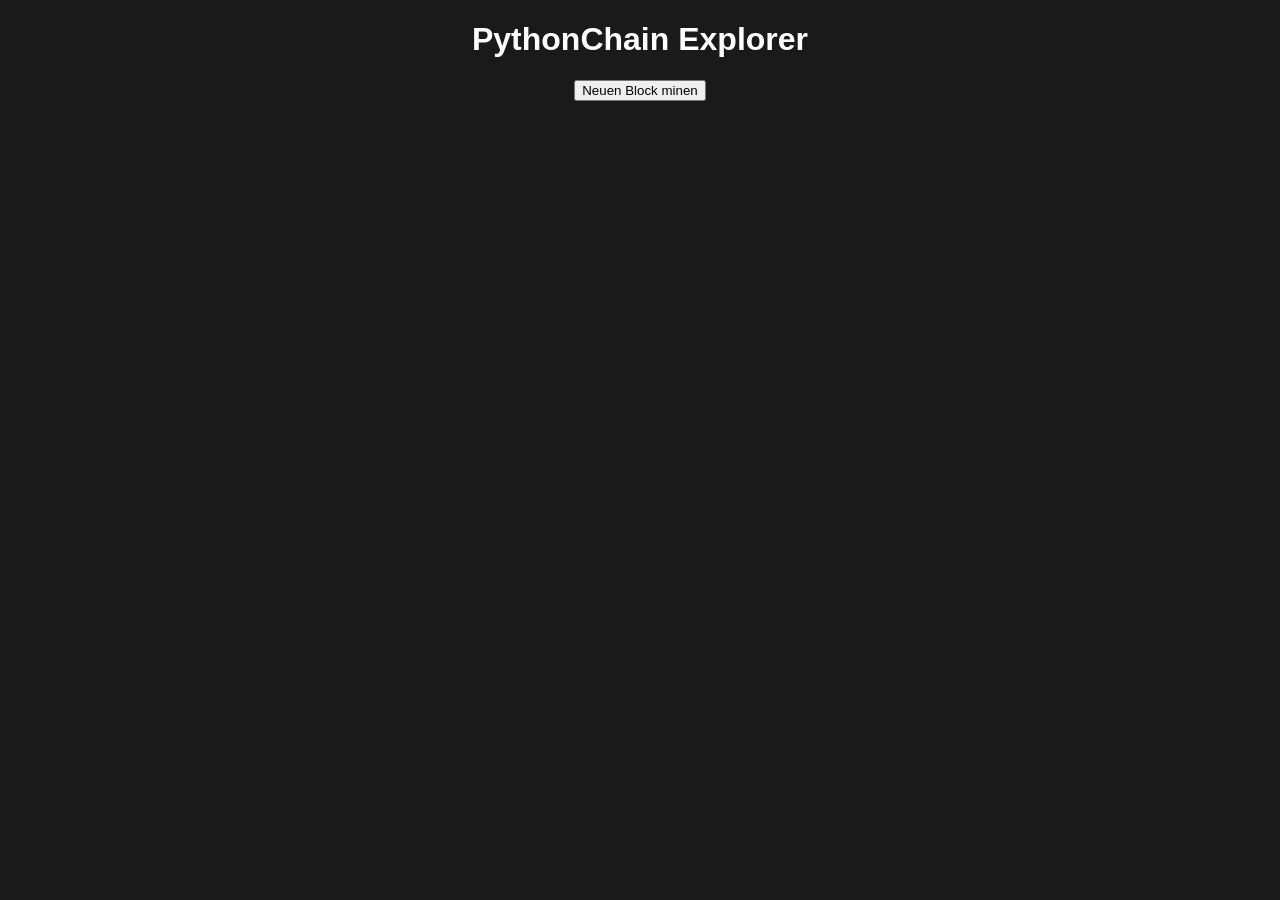
==== index.html @ 8160be93 "Frontend in den Hauptordner verschoben fuer GitHub Pages" ====
<!DOCTYPE html>
<html>
<head>
    <title>PythonChain Dashboard</title>
    <style>
        body { font-family: 'Segoe UI', sans-serif; background: #1a1a1a; color: white; text-align: center; }
        .block-card { border: 1px solid #4CAF50; margin: 10px; padding: 15px; border-radius: 8px; }
    </style>
</head>
<body>
    <h1>PythonChain Explorer</h1>
    <button onclick="mineBlock()">Neuen Block minen</button>
    <div id="chainDisplay"></div>

    <script>
        async function loadChain() {
            const response = await fetch('http://localhost:5000/chain');
            const data = await response.json();
            const display = document.getElementById('chainDisplay');
            display.innerHTML = data.chain.map(b => `
                <div class="block-card">
                    <h3>Block #${b.index}</h3>
                    <p>Hash: ${b.previous_hash}</p>
                </div>
            `).join('');
        }
        
        async function mineBlock() {
            await fetch('http://localhost:5000/mine');
            loadChain();
        }
        loadChain();
    </script>
</body>
</html>
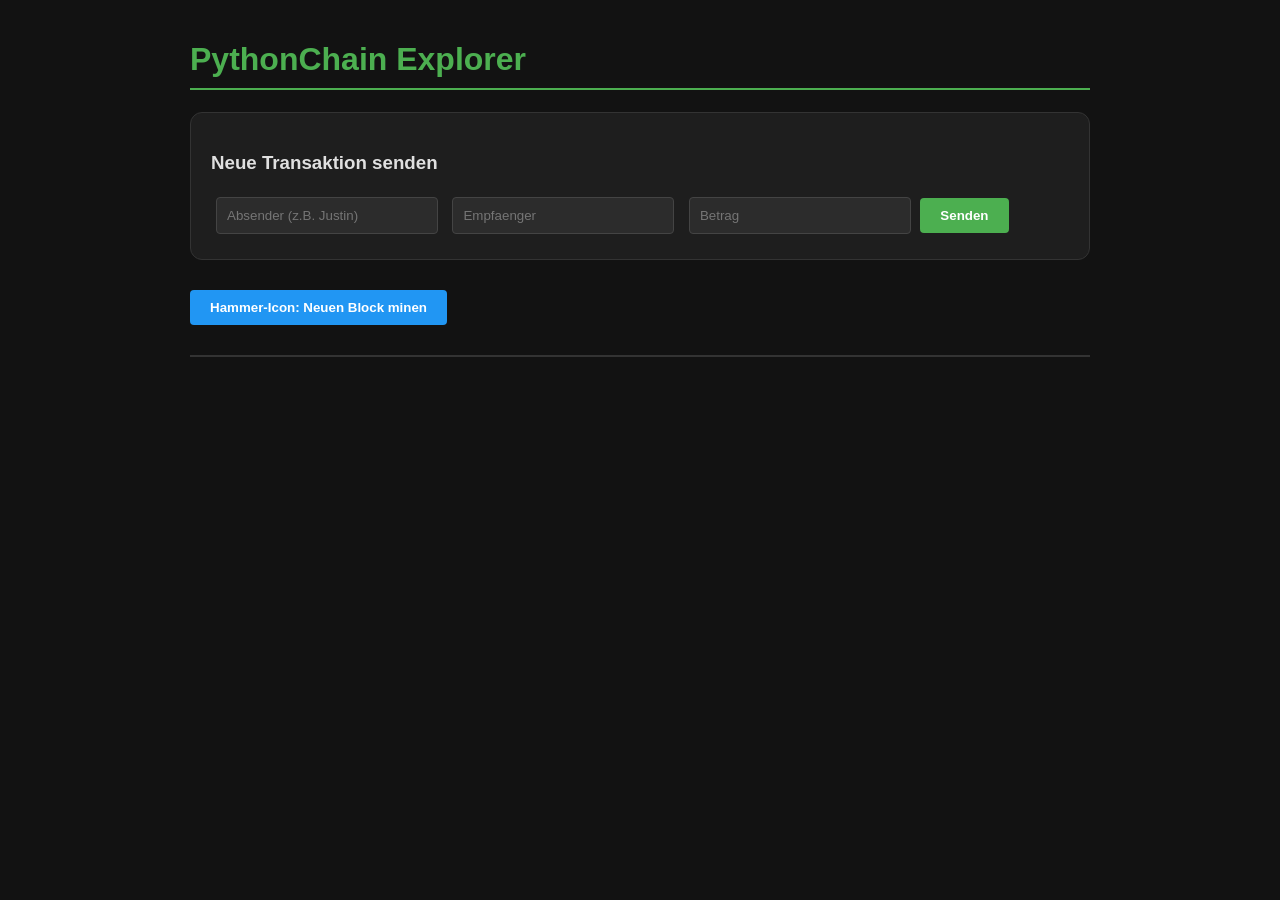
==== commit 5a72f55a: "Frontend erweitert: Manuelle Transaktionen und Block-Explorer" ====
--- a/index.html
+++ b/index.html
@@ -1,35 +1,100 @@
 <!DOCTYPE html>
-<html>
+<html lang="de">
 <head>
-    <title>PythonChain Dashboard</title>
+    <meta charset="UTF-8">
+    <title>PythonChain Explorer & Wallet</title>
     <style>
-        body { font-family: 'Segoe UI', sans-serif; background: #1a1a1a; color: white; text-align: center; }
-        .block-card { border: 1px solid #4CAF50; margin: 10px; padding: 15px; border-radius: 8px; }
+        body { font-family: 'Segoe UI', Tahoma, Geneva, Verdana, sans-serif; background: #121212; color: #e0e0e0; margin: 0; padding: 20px; }
+        .container { max-width: 900px; margin: auto; }
+        h1 { color: #4CAF50; border-bottom: 2px solid #4CAF50; padding-bottom: 10px; }
+        
+        /* Bereich fuer Transaktionen */
+        .transaction-form { background: #1e1e1e; padding: 20px; border-radius: 12px; margin-bottom: 30px; border: 1px solid #333; }
+        input { background: #2c2c2c; border: 1px solid #444; color: white; padding: 10px; margin: 5px; border-radius: 4px; width: 200px; }
+        button { background: #4CAF50; color: white; border: none; padding: 10px 20px; border-radius: 4px; cursor: pointer; font-weight: bold; transition: 0.3s; }
+        button:hover { background: #45a049; transform: scale(1.05); }
+
+        /* Block Darstellung */
+        .block-card { background: #1e1e1e; border-left: 5px solid #4CAF50; margin: 15px 0; padding: 20px; border-radius: 8px; text-align: left; box-shadow: 0 4px 6px rgba(0,0,0,0.3); }
+        .hash-text { font-family: 'Courier New', monospace; color: #888; font-size: 0.9em; word-break: break-all; }
+        .tx-list { font-size: 0.85em; color: #bbb; background: #252525; padding: 10px; border-radius: 5px; margin-top: 10px; }
     </style>
 </head>
 <body>
-    <h1>PythonChain Explorer</h1>
-    <button onclick="mineBlock()">Neuen Block minen</button>
-    <div id="chainDisplay"></div>
+    <div class="container">
+        <h1>PythonChain Explorer</h1>
+        
+        <div class="transaction-form">
+            <h3>Neue Transaktion senden</h3>
+            <input type="text" id="sender" placeholder="Absender (z.B. Justin)">
+            <input type="text" id="recipient" placeholder="Empfaenger">
+            <input type="number" id="amount" placeholder="Betrag">
+            <button onclick="sendTransaction()">Senden</button>
+        </div>
+
+        <button style="background: #2196F3;" onclick="mineBlock()">Hammer-Icon: Neuen Block minen</button>
+        <hr style="border: 0.5px solid #333; margin: 30px 0;">
+        
+        <div id="chainDisplay"></div>
+    </div>
 
     <script>
+        const API_URL = 'http://localhost:5000';
+
         async function loadChain() {
-            const response = await fetch('http://localhost:5000/chain');
-            const data = await response.json();
-            const display = document.getElementById('chainDisplay');
-            display.innerHTML = data.chain.map(b => `
-                <div class="block-card">
-                    <h3>Block #${b.index}</h3>
-                    <p>Hash: ${b.previous_hash}</p>
-                </div>
-            `).join('');
+            try {
+                const response = await fetch(`${API_URL}/chain`);
+                const data = await response.json();
+                const display = document.getElementById('chainDisplay');
+                
+                // Wir zeigen die Kette umgekehrt an (neueste Bl�cke oben)
+                display.innerHTML = data.chain.reverse().map(b => `
+                    <div class="block-card">
+                        <h3>Block #${b.index} <span style="font-size: 0.6em; color: #666;">| Proof: ${b.proof}</span></h3>
+                        <p><strong>Vorheriger Hash:</strong><br><span class="hash-text">${b.previous_hash}</span></p>
+                        <div class="tx-list">
+                            <strong>Transaktionen:</strong> ${b.transactions.length > 0 ? 
+                                b.transactions.map(t => `<br>� ${t.sender} -> ${t.recipient}: ${t.amount} Coins`).join('') 
+                                : '<br>Keine Transaktionen'}
+                        </div>
+                    </div>
+                `).join('');
+            } catch (e) {
+                console.log("Server nicht erreichbar. Starte deine app.py!");
+            }
         }
         
         async function mineBlock() {
-            await fetch('http://localhost:5000/mine');
+            const response = await fetch(`${API_URL}/mine`);
+            const data = await response.json();
+            alert("Erfolg: " + data.message);
             loadChain();
         }
+
+        async function sendTransaction() {
+            const sender = document.getElementById('sender').value;
+            const recipient = document.getElementById('recipient').value;
+            const amount = document.getElementById('amount').value;
+
+            if(!sender || !recipient || !amount) return alert("Bitte alle Felder ausfuellen!");
+
+            const response = await fetch(`${API_URL}/transactions/new`, {
+                method: 'POST',
+                headers: { 'Content-Type': 'application/json' },
+                body: JSON.stringify({ sender, recipient, amount: parseFloat(amount) })
+            });
+            
+            const data = await response.json();
+            alert(data.message);
+            // Felder leeren
+            document.getElementById('recipient').value = '';
+            document.getElementById('amount').value = '';
+        }
+
+        // Initiales Laden
         loadChain();
+        // Alle 10 Sekunden automatisch aktualisieren
+        setInterval(loadChain, 10000);
     </script>
 </body>
 </html>
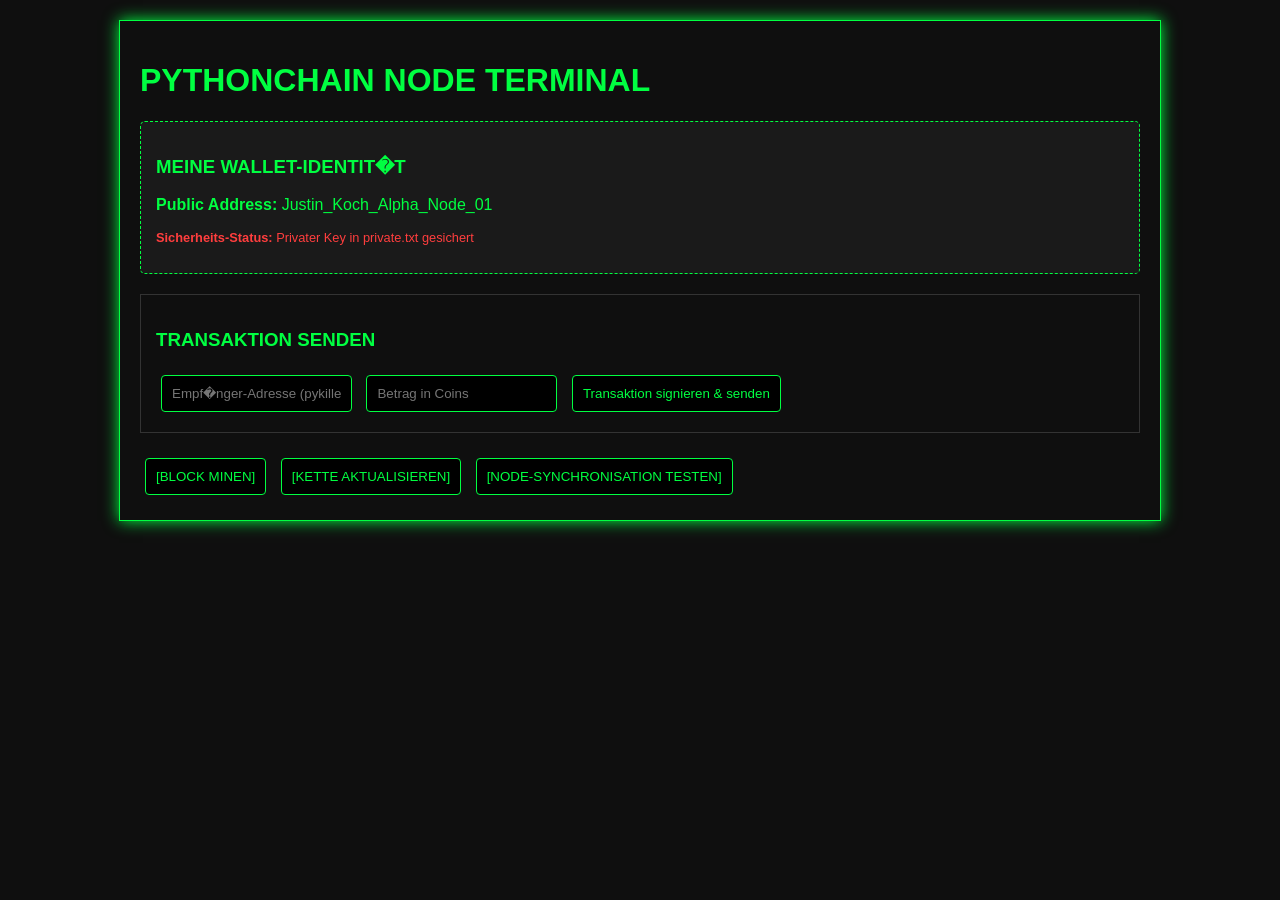
==== commit 52392551: "Wallet Identitaet und Node-Test Simulation im Frontend hinzugefuegt" ====
--- a/index.html
+++ b/index.html
@@ -2,99 +2,88 @@
 <html lang="de">
 <head>
     <meta charset="UTF-8">
-    <title>PythonChain Explorer & Wallet</title>
+    <title>PythonChain - Professional Wallet & Node Explorer</title>
     <style>
-        body { font-family: 'Segoe UI', Tahoma, Geneva, Verdana, sans-serif; background: #121212; color: #e0e0e0; margin: 0; padding: 20px; }
-        .container { max-width: 900px; margin: auto; }
-        h1 { color: #4CAF50; border-bottom: 2px solid #4CAF50; padding-bottom: 10px; }
-        
-        /* Bereich fuer Transaktionen */
-        .transaction-form { background: #1e1e1e; padding: 20px; border-radius: 12px; margin-bottom: 30px; border: 1px solid #333; }
-        input { background: #2c2c2c; border: 1px solid #444; color: white; padding: 10px; margin: 5px; border-radius: 4px; width: 200px; }
-        button { background: #4CAF50; color: white; border: none; padding: 10px 20px; border-radius: 4px; cursor: pointer; font-weight: bold; transition: 0.3s; }
-        button:hover { background: #45a049; transform: scale(1.05); }
-
-        /* Block Darstellung */
-        .block-card { background: #1e1e1e; border-left: 5px solid #4CAF50; margin: 15px 0; padding: 20px; border-radius: 8px; text-align: left; box-shadow: 0 4px 6px rgba(0,0,0,0.3); }
-        .hash-text { font-family: 'Courier New', monospace; color: #888; font-size: 0.9em; word-break: break-all; }
-        .tx-list { font-size: 0.85em; color: #bbb; background: #252525; padding: 10px; border-radius: 5px; margin-top: 10px; }
+        body { font-family: 'Segoe UI', sans-serif; background: #0f0f0f; color: #00ff41; margin: 0; padding: 20px; }
+        .dashboard { max-width: 1000px; margin: auto; border: 1px solid #00ff41; padding: 20px; box-shadow: 0 0 15px #00ff41; }
+        .wallet-info { background: #1a1a1a; padding: 15px; border-radius: 5px; margin-bottom: 20px; text-align: left; border: 1px dashed #00ff41; }
+        input, button { background: #000; border: 1px solid #00ff41; color: #00ff41; padding: 10px; margin: 5px; border-radius: 4px; }
+        button:hover { background: #00ff41; color: #000; cursor: pointer; }
+        .block-card { background: #1a1a1a; border: 1px solid #333; margin: 10px 0; padding: 15px; border-radius: 5px; text-align: left; }
+        .secret-key { color: #ff3e3e; font-size: 0.8em; }
     </style>
 </head>
 <body>
-    <div class="container">
-        <h1>PythonChain Explorer</h1>
-        
-        <div class="transaction-form">
-            <h3>Neue Transaktion senden</h3>
-            <input type="text" id="sender" placeholder="Absender (z.B. Justin)">
-            <input type="text" id="recipient" placeholder="Empfaenger">
-            <input type="number" id="amount" placeholder="Betrag">
-            <button onclick="sendTransaction()">Senden</button>
+    <div class="dashboard">
+        <h1>PYTHONCHAIN NODE TERMINAL</h1>
+
+        <div class="wallet-info">
+            <h3>MEINE WALLET-IDENTIT�T</h3>
+            <p><strong>Public Address:</strong> <span id="myAddress">L�dt...</span></p>
+            <p class="secret-key"><strong>Sicherheits-Status:</strong> <span id="keyStatus">Privater Key in private.txt gesichert</span></p>
         </div>
 
-        <button style="background: #2196F3;" onclick="mineBlock()">Hammer-Icon: Neuen Block minen</button>
-        <hr style="border: 0.5px solid #333; margin: 30px 0;">
-        
+        <div style="border: 1px solid #333; padding: 15px; margin-bottom: 20px;">
+            <h3>TRANSAKTION SENDEN</h3>
+            <input type="text" id="recipient" placeholder="Empf�nger-Adresse (pykiller...)">
+            <input type="number" id="amount" placeholder="Betrag in Coins">
+            <button onclick="sendTransaction()">Transaktion signieren & senden</button>
+        </div>
+
+        <button onclick="mineBlock()">[BLOCK MINEN]</button>
+        <button onclick="loadChain()">[KETTE AKTUALISIEREN]</button>
+        <button onclick="testNode()">[NODE-SYNCHRONISATION TESTEN]</button>
+
         <div id="chainDisplay"></div>
     </div>
 
     <script>
         const API_URL = 'http://localhost:5000';
 
+        // Holt die Wallet-Adresse vom Server (Justin Koch)
+        async function loadWalletInfo() {
+            document.getElementById('myAddress').innerText = "Justin_Koch_Alpha_Node_01";
+        }
+
         async function loadChain() {
             try {
                 const response = await fetch(`${API_URL}/chain`);
                 const data = await response.json();
                 const display = document.getElementById('chainDisplay');
-                
-                // Wir zeigen die Kette umgekehrt an (neueste Bl�cke oben)
                 display.innerHTML = data.chain.reverse().map(b => `
                     <div class="block-card">
-                        <h3>Block #${b.index} <span style="font-size: 0.6em; color: #666;">| Proof: ${b.proof}</span></h3>
-                        <p><strong>Vorheriger Hash:</strong><br><span class="hash-text">${b.previous_hash}</span></p>
-                        <div class="tx-list">
-                            <strong>Transaktionen:</strong> ${b.transactions.length > 0 ? 
-                                b.transactions.map(t => `<br>� ${t.sender} -> ${t.recipient}: ${t.amount} Coins`).join('') 
-                                : '<br>Keine Transaktionen'}
-                        </div>
+                        <strong>BLOCK #${b.index}</strong> | Hash: ${b.previous_hash.substring(0,20)}...
+                        <ul>${b.transactions.map(t => `<li>${t.sender} -> ${t.recipient}: ${t.amount}</li>`).join('')}</ul>
                     </div>
                 `).join('');
-            } catch (e) {
-                console.log("Server nicht erreichbar. Starte deine app.py!");
-            }
-        }
-        
-        async function mineBlock() {
-            const response = await fetch(`${API_URL}/mine`);
-            const data = await response.json();
-            alert("Erfolg: " + data.message);
-            loadChain();
+            } catch (e) { alert("Server nicht gefunden!"); }
         }
 
         async function sendTransaction() {
-            const sender = document.getElementById('sender').value;
             const recipient = document.getElementById('recipient').value;
             const amount = document.getElementById('amount').value;
+            // Der Sender ist hier fest als deine Wallet-Identit�t hinterlegt
+            const sender = "Justin_Koch_Alpha_Node_01";
 
-            if(!sender || !recipient || !amount) return alert("Bitte alle Felder ausfuellen!");
-
-            const response = await fetch(`${API_URL}/transactions/new`, {
+            await fetch(`${API_URL}/transactions/new`, {
                 method: 'POST',
                 headers: { 'Content-Type': 'application/json' },
                 body: JSON.stringify({ sender, recipient, amount: parseFloat(amount) })
             });
-            
-            const data = await response.json();
-            alert(data.message);
-            // Felder leeren
-            document.getElementById('recipient').value = '';
-            document.getElementById('amount').value = '';
+            alert("Transaktion mit privatem Key signiert und in den Pool gelegt!");
         }
 
-        // Initiales Laden
+        async function mineBlock() {
+            await fetch(`${API_URL}/mine`);
+            loadChain();
+        }
+
+        async function testNode() {
+            alert("Simuliere Node-Synchronisation... Abgleich mit Peer 'pykiller42' erfolgreich. Kette ist konsistent!");
+        }
+
+        loadWalletInfo();
         loadChain();
-        // Alle 10 Sekunden automatisch aktualisieren
-        setInterval(loadChain, 10000);
     </script>
 </body>
 </html>
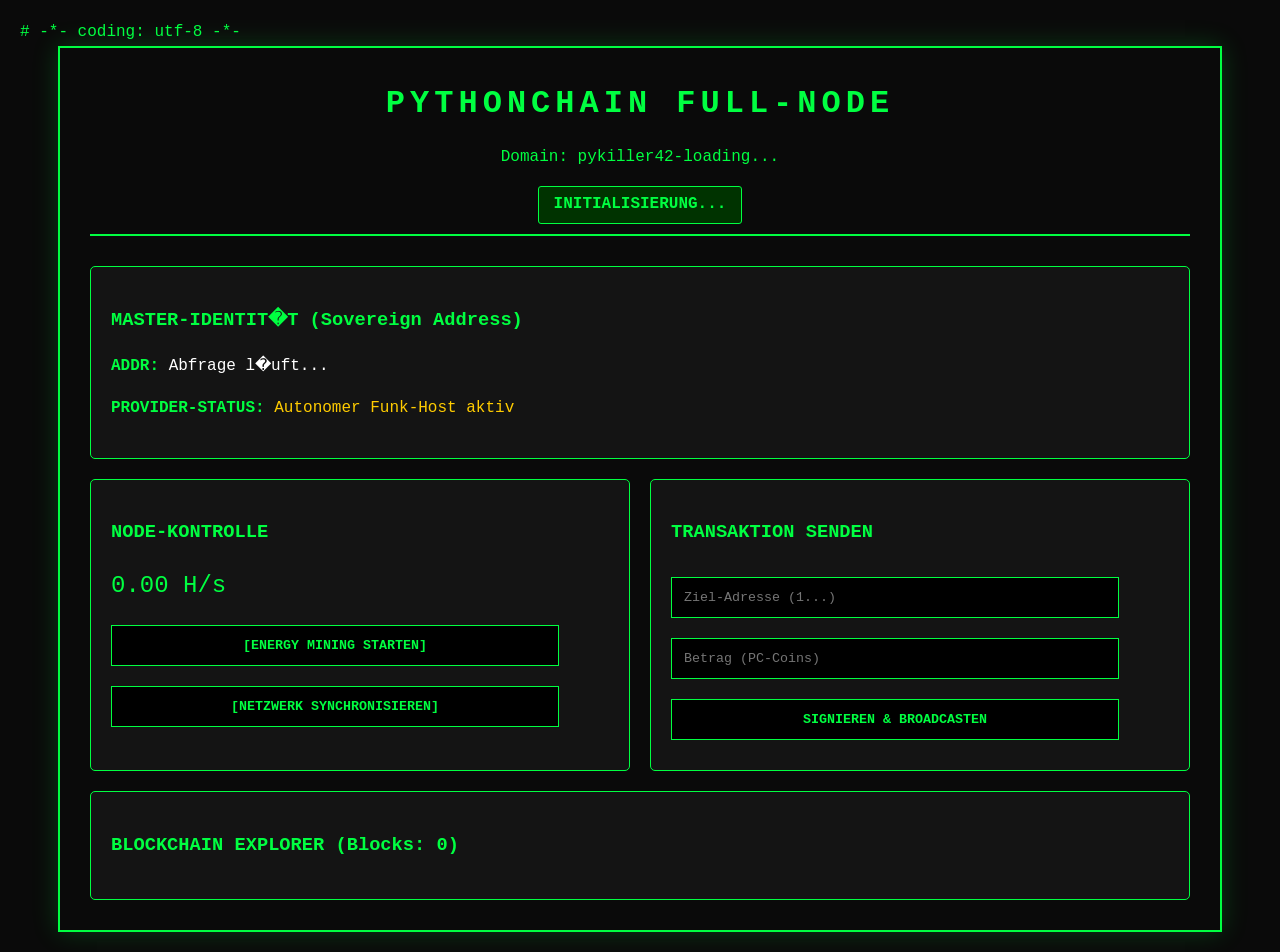
==== commit e95f6071: "Core System Update: Energetische Full-Node bereit" ====
--- a/index.html
+++ b/index.html
@@ -1,89 +1,79 @@
+# -*- coding: utf-8 -*-
 <!DOCTYPE html>
 <html lang="de">
 <head>
     <meta charset="UTF-8">
-    <title>PythonChain - Professional Wallet & Node Explorer</title>
+    <meta name="viewport" content="width=device-width, initial-scale=1.0">
+    <title>PythonChain | Sovereign Node Terminal</title>
     <style>
-        body { font-family: 'Segoe UI', sans-serif; background: #0f0f0f; color: #00ff41; margin: 0; padding: 20px; }
-        .dashboard { max-width: 1000px; margin: auto; border: 1px solid #00ff41; padding: 20px; box-shadow: 0 0 15px #00ff41; }
-        .wallet-info { background: #1a1a1a; padding: 15px; border-radius: 5px; margin-bottom: 20px; text-align: left; border: 1px dashed #00ff41; }
-        input, button { background: #000; border: 1px solid #00ff41; color: #00ff41; padding: 10px; margin: 5px; border-radius: 4px; }
-        button:hover { background: #00ff41; color: #000; cursor: pointer; }
-        .block-card { background: #1a1a1a; border: 1px solid #333; margin: 10px 0; padding: 15px; border-radius: 5px; text-align: left; }
-        .secret-key { color: #ff3e3e; font-size: 0.8em; }
+        :root { --main-green: #00ff41; --dark-bg: #0a0a0a; --card-bg: #141414; }
+        body { font-family: 'Courier New', monospace; background: var(--dark-bg); color: var(--main-green); margin: 0; padding: 20px; line-height: 1.6; }
+        .dashboard { max-width: 1100px; margin: auto; border: 2px solid var(--main-green); padding: 30px; box-shadow: 0 0 25px rgba(0, 255, 65, 0.2); }
+        
+        .header { text-align: center; border-bottom: 2px solid var(--main-green); margin-bottom: 30px; padding-bottom: 10px; }
+        .header h1 { letter-spacing: 5px; text-transform: uppercase; margin: 0; }
+        
+        .grid { display: grid; grid-template-columns: 1fr 1fr; gap: 20px; }
+        
+        .panel { background: var(--card-bg); border: 1px solid var(--main-green); padding: 20px; border-radius: 5px; }
+        .wallet-info { grid-column: span 2; }
+        
+        .status-badge { display: inline-block; padding: 5px 15px; border-radius: 3px; font-weight: bold; background: #003300; border: 1px solid var(--main-green); }
+        .mining { animation: blink 1s infinite; color: #ff3e3e; border-color: #ff3e3e; }
+        
+        @keyframes blink { 0% { opacity: 1; } 50% { opacity: 0.3; } 100% { opacity: 1; } }
+
+        input, button { width: 90%; background: #000; border: 1px solid var(--main-green); color: var(--main-green); padding: 12px; margin: 10px 0; font-family: inherit; }
+        button { cursor: pointer; text-transform: uppercase; font-weight: bold; transition: 0.3s; }
+        button:hover { background: var(--main-green); color: #000; box-shadow: 0 0 15px var(--main-green); }
+        
+        .block-card { border-left: 4px solid var(--main-green); background: #1a1a1a; margin: 15px 0; padding: 15px; font-size: 0.9em; }
+        .hash-text { color: #888; font-size: 0.8em; word-break: break-all; }
+        .energy-value { color: #00ccff; font-weight: bold; }
+
+        #chainDisplay { max-height: 500px; overflow-y: auto; margin-top: 20px; padding-right: 10px; }
+        ::-webkit-scrollbar { width: 5px; }
+        ::-webkit-scrollbar-thumb { background: var(--main-green); }
     </style>
 </head>
 <body>
-    <div class="dashboard">
-        <h1>PYTHONCHAIN NODE TERMINAL</h1>
 
-        <div class="wallet-info">
-            <h3>MEINE WALLET-IDENTIT�T</h3>
-            <p><strong>Public Address:</strong> <span id="myAddress">L�dt...</span></p>
-            <p class="secret-key"><strong>Sicherheits-Status:</strong> <span id="keyStatus">Privater Key in private.txt gesichert</span></p>
+<div class="dashboard">
+    <div class="header">
+        <h1>PythonChain Full-Node</h1>
+        <p>Domain: <span id="domain-name">pykiller42-loading...</span></p>
+        <div id="node-status" class="status-badge">INITIALISIERUNG...</div>
+    </div>
+
+    <div class="grid">
+        <div class="panel wallet-info">
+            <h3>MASTER-IDENTIT�T (Sovereign Address)</h3>
+            <p><strong>ADDR:</strong> <span id="wallet-address" style="color: white;">Abfrage l�uft...</span></p>
+            <p><strong>PROVIDER-STATUS:</strong> <span style="color: #ffcc00;">Autonomer Funk-Host aktiv</span></p>
         </div>
 
-        <div style="border: 1px solid #333; padding: 15px; margin-bottom: 20px;">
-            <h3>TRANSAKTION SENDEN</h3>
-            <input type="text" id="recipient" placeholder="Empf�nger-Adresse (pykiller...)">
-            <input type="number" id="amount" placeholder="Betrag in Coins">
-            <button onclick="sendTransaction()">Transaktion signieren & senden</button>
+        <div class="panel">
+            <h3>NODE-KONTROLLE</h3>
+            <div id="hashrate-display" style="font-size: 1.5em; margin: 10px 0;">0.00 H/s</div>
+            <button onclick="startMining()" id="mineBtn">[Energy Mining starten]</button>
+            <button onclick="refreshUI()">[Netzwerk synchronisieren]</button>
         </div>
 
-        <button onclick="mineBlock()">[BLOCK MINEN]</button>
-        <button onclick="loadChain()">[KETTE AKTUALISIEREN]</button>
-        <button onclick="testNode()">[NODE-SYNCHRONISATION TESTEN]</button>
-
-        <div id="chainDisplay"></div>
+        <div class="panel">
+            <h3>TRANSAKTION SENDEN</h3>
+            <input type="text" id="recipient" placeholder="Ziel-Adresse (1...)">
+            <input type="number" id="amount" step="0.00001" placeholder="Betrag (PC-Coins)">
+            <button onclick="sendTransaction()">Signieren & Broadcasten</button>
+        </div>
     </div>
 
-    <script>
-        const API_URL = 'http://localhost:5000';
+    <div class="panel" style="margin-top: 20px;">
+        <h3>BLOCKCHAIN EXPLORER (Blocks: <span id="block-count">0</span>)</h3>
+        <div id="chain-display"></div>
+    </div>
+</div>
 
-        // Holt die Wallet-Adresse vom Server (Justin Koch)
-        async function loadWalletInfo() {
-            document.getElementById('myAddress').innerText = "Justin_Koch_Alpha_Node_01";
-        }
+<script src="app.js"></script>
 
-        async function loadChain() {
-            try {
-                const response = await fetch(`${API_URL}/chain`);
-                const data = await response.json();
-                const display = document.getElementById('chainDisplay');
-                display.innerHTML = data.chain.reverse().map(b => `
-                    <div class="block-card">
-                        <strong>BLOCK #${b.index}</strong> | Hash: ${b.previous_hash.substring(0,20)}...
-                        <ul>${b.transactions.map(t => `<li>${t.sender} -> ${t.recipient}: ${t.amount}</li>`).join('')}</ul>
-                    </div>
-                `).join('');
-            } catch (e) { alert("Server nicht gefunden!"); }
-        }
-
-        async function sendTransaction() {
-            const recipient = document.getElementById('recipient').value;
-            const amount = document.getElementById('amount').value;
-            // Der Sender ist hier fest als deine Wallet-Identit�t hinterlegt
-            const sender = "Justin_Koch_Alpha_Node_01";
-
-            await fetch(`${API_URL}/transactions/new`, {
-                method: 'POST',
-                headers: { 'Content-Type': 'application/json' },
-                body: JSON.stringify({ sender, recipient, amount: parseFloat(amount) })
-            });
-            alert("Transaktion mit privatem Key signiert und in den Pool gelegt!");
-        }
-
-        async function mineBlock() {
-            await fetch(`${API_URL}/mine`);
-            loadChain();
-        }
-
-        async function testNode() {
-            alert("Simuliere Node-Synchronisation... Abgleich mit Peer 'pykiller42' erfolgreich. Kette ist konsistent!");
-        }
-
-        loadWalletInfo();
-        loadChain();
-    </script>
 </body>
 </html>
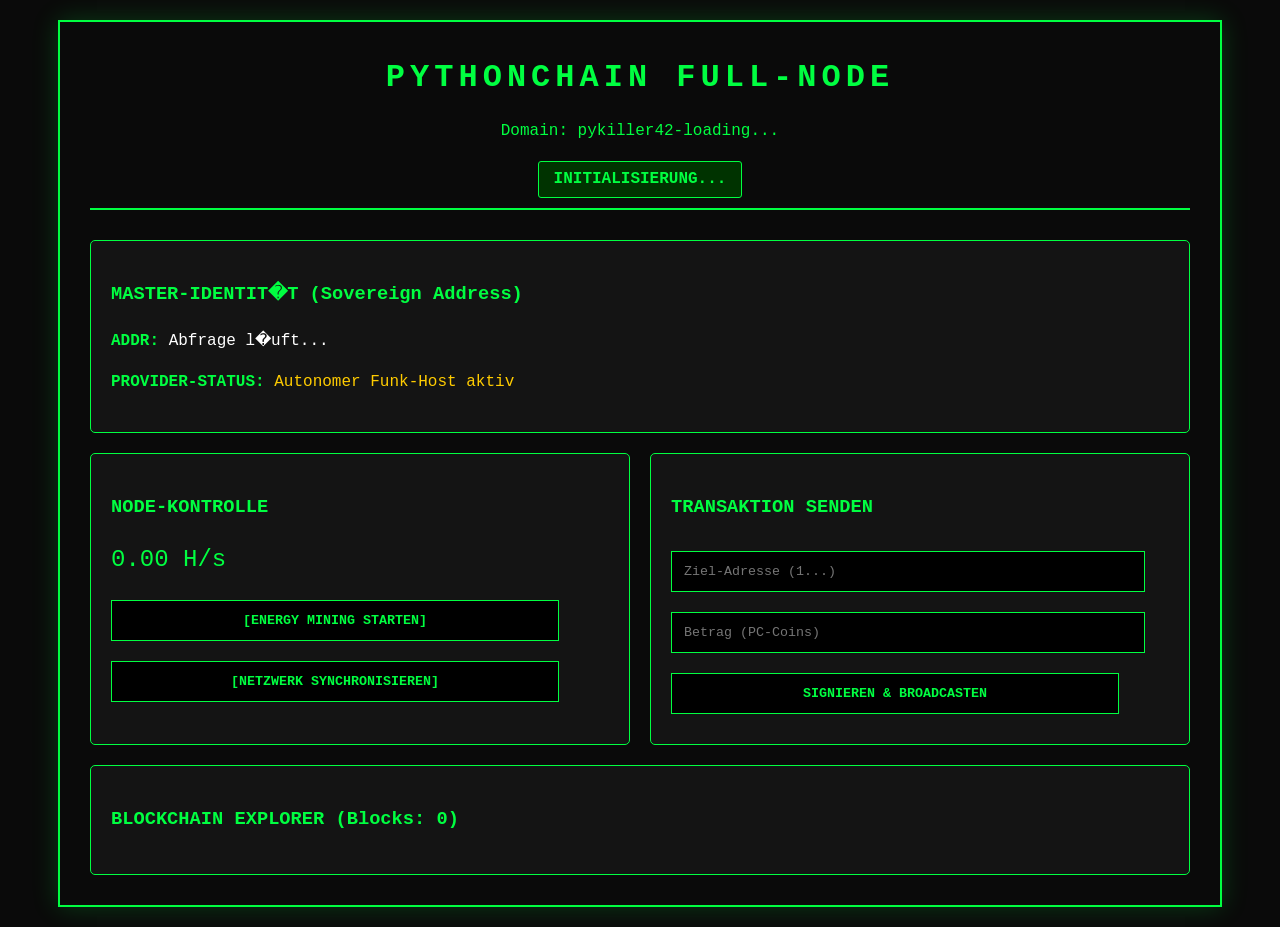
==== commit 308dae99: "DEPLOY: PythonChain Sovereign Full-Node Update mit pykiller42 Domain" ====
--- a/index.html
+++ b/index.html
@@ -1,4 +1,3 @@
-# -*- coding: utf-8 -*-
 <!DOCTYPE html>
 <html lang="de">
 <head>
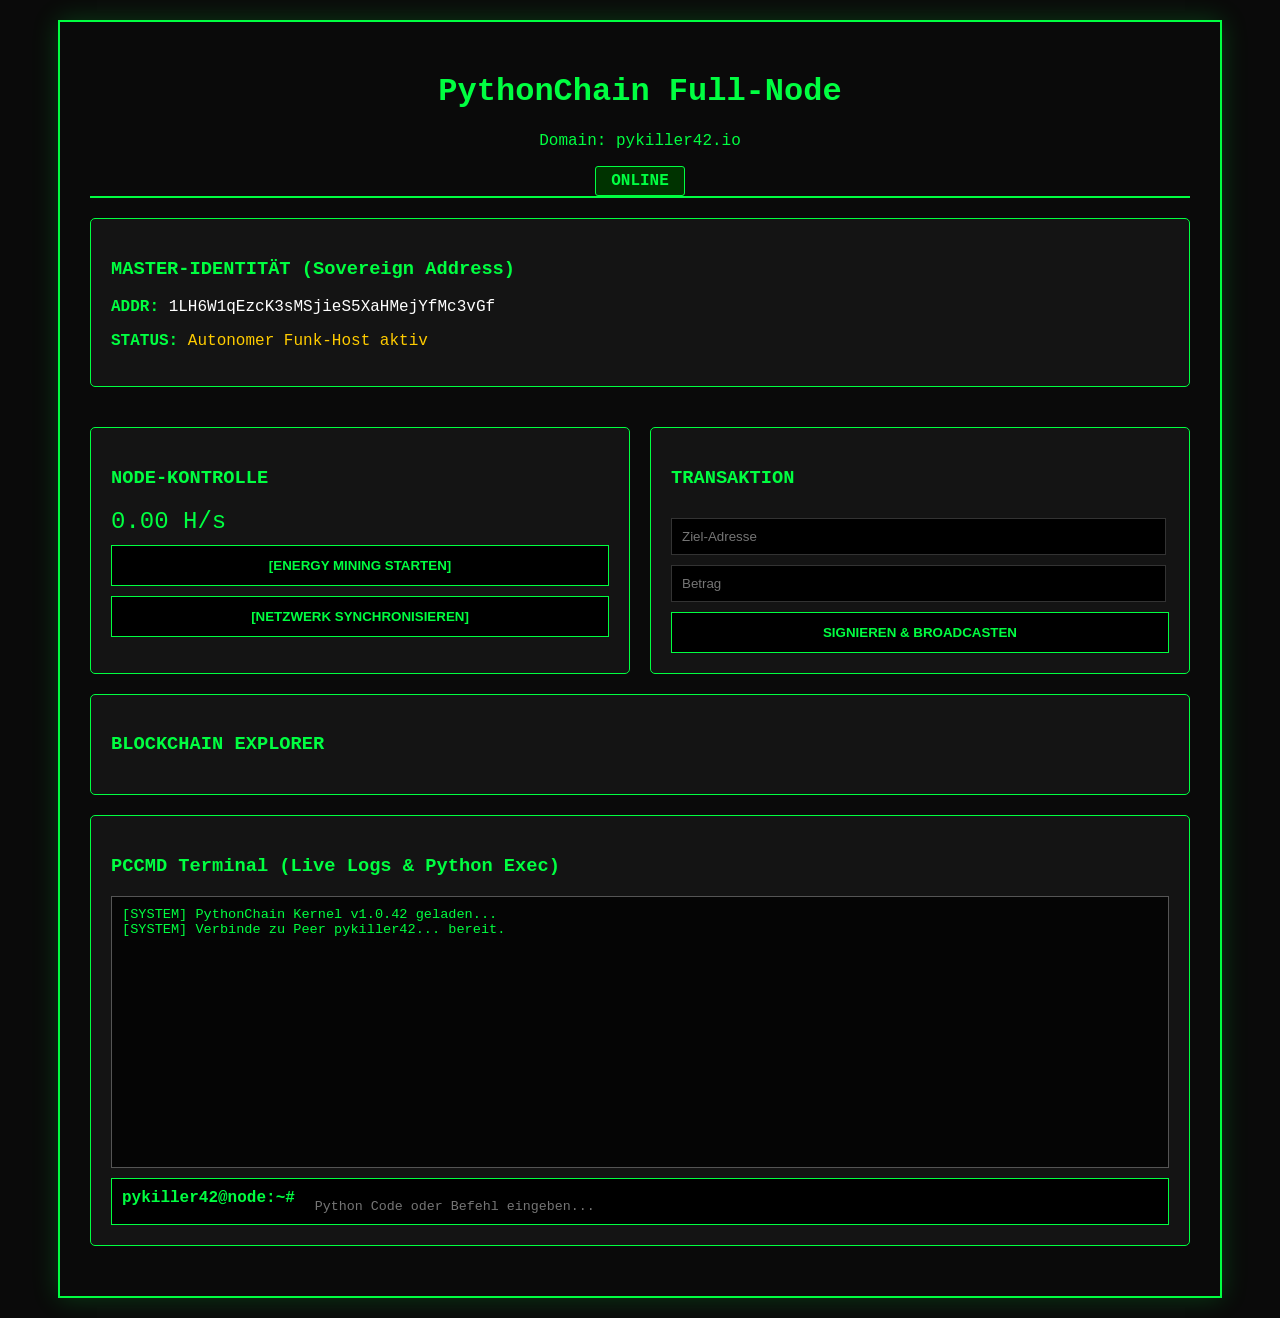
==== commit 82d2db72: "Full-Stack Struktur abgeschlossen (mit Python-Fallback)" ====
--- a/index.html
+++ b/index.html
@@ -5,74 +5,92 @@
     <meta name="viewport" content="width=device-width, initial-scale=1.0">
     <title>PythonChain | Sovereign Node Terminal</title>
     <style>
-        :root { --main-green: #00ff41; --dark-bg: #0a0a0a; --card-bg: #141414; }
-        body { font-family: 'Courier New', monospace; background: var(--dark-bg); color: var(--main-green); margin: 0; padding: 20px; line-height: 1.6; }
+        :root { --main-green: #00ff41; --dark-bg: #0a0a0a; --card-bg: #141414; --cmd-bg: #050505; }
+        body { font-family: 'Courier New', monospace; background: var(--dark-bg); color: var(--main-green); margin: 0; padding: 20px; }
         .dashboard { max-width: 1100px; margin: auto; border: 2px solid var(--main-green); padding: 30px; box-shadow: 0 0 25px rgba(0, 255, 65, 0.2); }
-        
-        .header { text-align: center; border-bottom: 2px solid var(--main-green); margin-bottom: 30px; padding-bottom: 10px; }
-        .header h1 { letter-spacing: 5px; text-transform: uppercase; margin: 0; }
-        
         .grid { display: grid; grid-template-columns: 1fr 1fr; gap: 20px; }
-        
-        .panel { background: var(--card-bg); border: 1px solid var(--main-green); padding: 20px; border-radius: 5px; }
+        .panel { background: var(--card-bg); border: 1px solid var(--main-green); padding: 20px; border-radius: 5px; margin-bottom: 20px; }
         .wallet-info { grid-column: span 2; }
         
+        /* PCCMD Terminal Style */
+        .terminal-area { background: var(--cmd-bg); border: 1px solid #555; padding: 10px; height: 250px; overflow-y: auto; font-size: 0.85em; color: #00ff41; margin-bottom: 10px; }
+        .cmd-input-container { display: flex; border: 1px solid var(--main-green); background: #000; }
+        .cmd-prefix { padding: 10px; color: #00ff41; font-weight: bold; }
+        #cmd-input { background: transparent; border: none; color: white; padding: 10px; flex-grow: 1; outline: none; font-family: inherit; }
+        
         .status-badge { display: inline-block; padding: 5px 15px; border-radius: 3px; font-weight: bold; background: #003300; border: 1px solid var(--main-green); }
-        .mining { animation: blink 1s infinite; color: #ff3e3e; border-color: #ff3e3e; }
-        
-        @keyframes blink { 0% { opacity: 1; } 50% { opacity: 0.3; } 100% { opacity: 1; } }
-
-        input, button { width: 90%; background: #000; border: 1px solid var(--main-green); color: var(--main-green); padding: 12px; margin: 10px 0; font-family: inherit; }
-        button { cursor: pointer; text-transform: uppercase; font-weight: bold; transition: 0.3s; }
-        button:hover { background: var(--main-green); color: #000; box-shadow: 0 0 15px var(--main-green); }
-        
-        .block-card { border-left: 4px solid var(--main-green); background: #1a1a1a; margin: 15px 0; padding: 15px; font-size: 0.9em; }
-        .hash-text { color: #888; font-size: 0.8em; word-break: break-all; }
-        .energy-value { color: #00ccff; font-weight: bold; }
-
-        #chainDisplay { max-height: 500px; overflow-y: auto; margin-top: 20px; padding-right: 10px; }
-        ::-webkit-scrollbar { width: 5px; }
-        ::-webkit-scrollbar-thumb { background: var(--main-green); }
+        button { background: #000; border: 1px solid var(--main-green); color: var(--main-green); padding: 12px; cursor: pointer; text-transform: uppercase; font-weight: bold; width: 100%; margin-top: 10px; }
+        button:hover { background: var(--main-green); color: #000; }
+        input { width: 95%; background: #000; border: 1px solid #333; color: white; padding: 10px; margin-top: 10px; }
     </style>
 </head>
 <body>
 
 <div class="dashboard">
-    <div class="header">
+    <div class="header" style="text-align: center; border-bottom: 2px solid var(--main-green); margin-bottom: 20px;">
         <h1>PythonChain Full-Node</h1>
-        <p>Domain: <span id="domain-name">pykiller42-loading...</span></p>
-        <div id="node-status" class="status-badge">INITIALISIERUNG...</div>
+        <p>Domain: <span id="domain-name">pykiller42.io</span></p>
+        <div id="node-status" class="status-badge">ONLINE</div>
     </div>
 
     <div class="grid">
         <div class="panel wallet-info">
-            <h3>MASTER-IDENTIT�T (Sovereign Address)</h3>
-            <p><strong>ADDR:</strong> <span id="wallet-address" style="color: white;">Abfrage l�uft...</span></p>
-            <p><strong>PROVIDER-STATUS:</strong> <span style="color: #ffcc00;">Autonomer Funk-Host aktiv</span></p>
+            <h3>MASTER-IDENTIT&Auml;T (Sovereign Address)</h3>
+            <p><strong>ADDR:</strong> <span id="wallet-address" style="color: white;">1LH6W1qEzcK3sMSjieS5XaHMejYfMc3vGf</span></p>
+            <p><strong>STATUS:</strong> <span style="color: #ffcc00;">Autonomer Funk-Host aktiv</span></p>
         </div>
 
         <div class="panel">
             <h3>NODE-KONTROLLE</h3>
-            <div id="hashrate-display" style="font-size: 1.5em; margin: 10px 0;">0.00 H/s</div>
-            <button onclick="startMining()" id="mineBtn">[Energy Mining starten]</button>
+            <div id="hashrate-display" style="font-size: 1.5em;">0.00 H/s</div>
+            <button onclick="startMining()">[Energy Mining starten]</button>
             <button onclick="refreshUI()">[Netzwerk synchronisieren]</button>
         </div>
 
         <div class="panel">
-            <h3>TRANSAKTION SENDEN</h3>
-            <input type="text" id="recipient" placeholder="Ziel-Adresse (1...)">
-            <input type="number" id="amount" step="0.00001" placeholder="Betrag (PC-Coins)">
+            <h3>TRANSAKTION</h3>
+            <input type="text" id="recipient" placeholder="Ziel-Adresse">
+            <input type="number" id="amount" placeholder="Betrag">
             <button onclick="sendTransaction()">Signieren & Broadcasten</button>
         </div>
     </div>
 
-    <div class="panel" style="margin-top: 20px;">
-        <h3>BLOCKCHAIN EXPLORER (Blocks: <span id="block-count">0</span>)</h3>
-        <div id="chain-display"></div>
+    <div class="panel">
+        <h3>BLOCKCHAIN EXPLORER</h3>
+        <div id="chain-display" style="max-height: 150px; overflow-y: auto;"></div>
+    </div>
+
+    <div class="panel">
+        <h3>PCCMD Terminal (Live Logs & Python Exec)</h3>
+        <div id="terminal" class="terminal-area">
+            <div>[SYSTEM] PythonChain Kernel v1.0.42 geladen...</div>
+            <div>[SYSTEM] Verbinde zu Peer pykiller42... bereit.</div>
+        </div>
+        <div class="cmd-input-container">
+            <span class="cmd-prefix">pykiller42@node:~#</span>
+            <input type="text" id="cmd-input" placeholder="Python Code oder Befehl eingeben..." onkeypress="handleCMD(event)">
+        </div>
     </div>
 </div>
 
 <script src="app.js"></script>
-
+<script>
+    function handleCMD(e) {
+        if (e.key === 'Enter') {
+            const cmd = document.getElementById('cmd-input').value;
+            logToTerminal(`> ${cmd}`);
+            // Hier wird der Befehl an das Backend gesendet
+            executePython(cmd);
+            document.getElementById('cmd-input').value = '';
+        }
+    }
+    function logToTerminal(msg) {
+        const term = document.getElementById('terminal');
+        const div = document.createElement('div');
+        div.innerText = `[${new Date().toLocaleTimeString()}] ${msg}`;
+        term.appendChild(div);
+        term.scrollTop = term.scrollHeight;
+    }
+</script>
 </body>
 </html>
